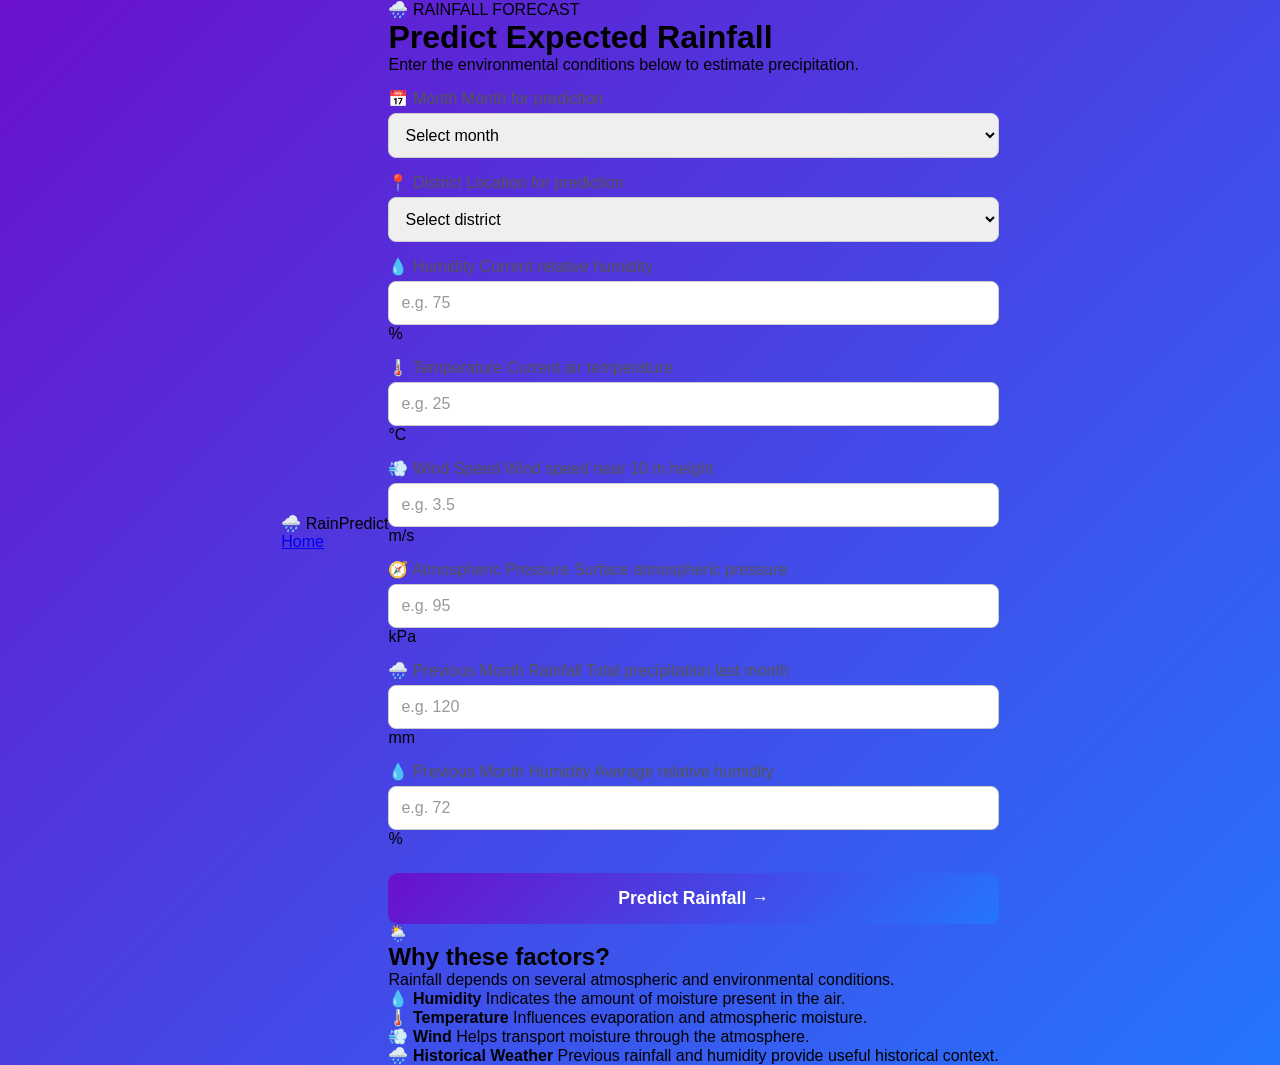
==== prediction.html @ e0e63339 "Create prediction.html" ====
<!DOCTYPE html>
<html lang="en">

<head>

    <meta charset="UTF-8">
    <meta name="viewport" content="width=device-width, initial-scale=1.0">

    <title>Rainfall Prediction | RainPredict</title>

    <link
        href="https://fonts.googleapis.com/css2?family=Inter:wght@400;500;600;700;800&family=Poppins:wght@500;600;700;800&display=swap"
        rel="stylesheet"
    >

    <link rel="stylesheet" href="style.css">

</head>


<body class="prediction-page">


    <!-- NAVBAR -->

    <nav class="navbar">

        <div class="nav-logo">
            🌧️ RainPredict
        </div>

        <div class="nav-links">

            <a href="index.html">
                Home
            </a>

        </div>

    </nav>


    <!-- PREDICTION -->

    <main class="prediction-container">


        <div class="prediction-header">

            <span>
                🌧️ RAINFALL FORECAST
            </span>

            <h1>
                Predict Expected Rainfall
            </h1>

            <p>
                Enter the environmental conditions below to
                estimate precipitation.
            </p>

        </div>


        <div class="prediction-layout">


            <!-- FORM -->

            <div class="prediction-card">

                <form id="predictionForm">


                    <!-- MONTH -->

                    <div class="input-group">

                        <label for="month">

                            📅 Month

                            <span>
                                Month for prediction
                            </span>

                        </label>

                        <select
                            id="month"
                            required
                        >

                            <option value="">
                                Select month
                            </option>

                            <option value="1">January</option>
                            <option value="2">February</option>
                            <option value="3">March</option>
                            <option value="4">April</option>
                            <option value="5">May</option>
                            <option value="6">June</option>
                            <option value="7">July</option>
                            <option value="8">August</option>
                            <option value="9">September</option>
                            <option value="10">October</option>
                            <option value="11">November</option>
                            <option value="12">December</option>

                        </select>

                    </div>


                    <!-- DISTRICT -->

                    <div class="input-group">

                        <label for="district">

                            📍 District

                            <span>
                                Location for prediction
                            </span>

                        </label>

                        <select
                            id="district"
                            required
                        >

                            <option value="">
                                Select district
                            </option>

                            <!--
                            Replace/add districts according
                            to the values used by your model.
                            -->

                            <option value="Kathmandu">
                                Kathmandu
                            </option>

                            <option value="Chitwan">
                                Chitwan
                            </option>

                            <option value="Jhapa">
                                Jhapa
                            </option>

                            <option value="Morang">
                                Morang
                            </option>

                            <option value="Sunsari">
                                Sunsari
                            </option>

                            <option value="Rupandehi">
                                Rupandehi
                            </option>

                            <option value="Kaski">
                                Kaski
                            </option>

                            <option value="Lalitpur">
                                Lalitpur
                            </option>

                            <option value="Bhaktapur">
                                Bhaktapur
                            </option>

                            <option value="Others">
                                Others
                            </option>

                        </select>

                    </div>


                    <div class="form-grid">


                        <!-- HUMIDITY -->

                        <div class="input-group">

                            <label for="rh2m">

                                💧 Humidity

                                <span>
                                    Current relative humidity
                                </span>

                            </label>

                            <div class="input-with-unit">

                                <input
                                    type="number"
                                    id="rh2m"
                                    step="any"
                                    min="0"
                                    max="100"
                                    placeholder="e.g. 75"
                                    required
                                >

                                <span>%</span>

                            </div>

                        </div>


                        <!-- TEMPERATURE -->

                        <div class="input-group">

                            <label for="t2m">

                                🌡️ Temperature

                                <span>
                                    Current air temperature
                                </span>

                            </label>

                            <div class="input-with-unit">

                                <input
                                    type="number"
                                    id="t2m"
                                    step="any"
                                    placeholder="e.g. 25"
                                    required
                                >

                                <span>°C</span>

                            </div>

                        </div>


                        <!-- WIND -->

                        <div class="input-group">

                            <label for="ws10m">

                                💨 Wind Speed

                                <span>
                                    Wind speed near 10 m height
                                </span>

                            </label>

                            <div class="input-with-unit">

                                <input
                                    type="number"
                                    id="ws10m"
                                    step="any"
                                    min="0"
                                    placeholder="e.g. 3.5"
                                    required
                                >

                                <span>m/s</span>

                            </div>

                        </div>


                        <!-- PRESSURE -->

                        <div class="input-group">

                            <label for="ps">

                                🧭 Atmospheric Pressure

                                <span>
                                    Surface atmospheric pressure
                                </span>

                            </label>

                            <div class="input-with-unit">

                                <input
                                    type="number"
                                    id="ps"
                                    step="any"
                                    min="0"
                                    placeholder="e.g. 95"
                                    required
                                >

                                <span>kPa</span>

                            </div>

                        </div>


                        <!-- LAST MONTH RAIN -->

                        <div class="input-group">

                            <label for="lastRain">

                                🌧️ Previous Month Rainfall

                                <span>
                                    Total precipitation last month
                                </span>

                            </label>

                            <div class="input-with-unit">

                                <input
                                    type="number"
                                    id="lastRain"
                                    step="any"
                                    min="0"
                                    placeholder="e.g. 120"
                                    required
                                >

                                <span>mm</span>

                            </div>

                        </div>


                        <!-- LAST MONTH HUMIDITY -->

                        <div class="input-group">

                            <label for="lastHumidity">

                                💧 Previous Month Humidity

                                <span>
                                    Average relative humidity
                                </span>

                            </label>

                            <div class="input-with-unit">

                                <input
                                    type="number"
                                    id="lastHumidity"
                                    step="any"
                                    min="0"
                                    max="100"
                                    placeholder="e.g. 72"
                                    required
                                >

                                <span>%</span>

                            </div>

                        </div>

                    </div>


                    <button
                        type="submit"
                        id="predictButton"
                        class="predict-button"
                    >

                        <span>
                            Predict Rainfall
                        </span>

                        <span>
                            →
                        </span>

                    </button>


                </form>

            </div>


            <!-- INFORMATION -->

            <div class="info-panel">

                <div class="info-icon">
                    🌦️
                </div>

                <h2>
                    Why these factors?
                </h2>

                <p>
                    Rainfall depends on several atmospheric
                    and environmental conditions.
                </p>


                <div class="info-item">

                    <strong>
                        💧 Humidity
                    </strong>

                    <span>
                        Indicates the amount of moisture
                        present in the air.
                    </span>

                </div>


                <div class="info-item">

                    <strong>
                        🌡️ Temperature
                    </strong>

                    <span>
                        Influences evaporation and
                        atmospheric moisture.
                    </span>

                </div>


                <div class="info-item">

                    <strong>
                        💨 Wind
                    </strong>

                    <span>
                        Helps transport moisture through
                        the atmosphere.
                    </span>

                </div>


                <div class="info-item">

                    <strong>
                        🌧️ Historical Weather
                    </strong>

                    <span>
                        Previous rainfall and humidity
                        provide useful historical context.
                    </span>

                </div>

            </div>

        </div>


        <!-- RESULT -->

        <div
            id="result"
            class="result-container"
        >

        </div>


    </main>


    <script src="script.js"></script>

</body>

</html>
---- style.css ----
/* Reset and basic styling */
* {
    box-sizing: border-box;
    margin: 0;
    padding: 0;
}

body {
    background-image: linear-gradient(rgba(0, 0, 0, 0.5), rgba(0, 0, 0, 0.5)), url('');
    font-family: 'Roboto', sans-serif;
    background: linear-gradient(135deg, #6a11cb 0%, #2575fc 100%);
    display: flex;
    justify-content: center;
    align-items: center;
    min-height: 100vh;
}

/* Container card */
.container {
    background: #ffffff;
    border-radius: 15px;
    padding: 40px 30px;
    width: 400px;
    max-width: 90%;
    box-shadow: 0 10px 30px rgba(0,0,0,0.2);
    transition: transform 0.3s ease, box-shadow 0.3s ease;
}

.container:hover {
    transform: translateY(-5px);
    box-shadow: 0 20px 40px rgba(0,0,0,0.3);
}

/* Header */
.container h1 {
    text-align: center;
    margin-bottom: 25px;
    color: #333;
}

/* Labels */
label {
    display: block;
    margin-top: 15px;
    font-weight: 500;
    color: #555;
}

/* Inputs and select */
input[type="text"],
input[type="number"],
input[list],
select {
    width: 100%;
    padding: 12px;
    margin-top: 5px;
    border-radius: 8px;
    border: 1px solid #ccc;
    font-size: 1em;
    transition: border 0.3s ease, box-shadow 0.3s ease;
}

input[type="text"]:focus,
input[type="number"]:focus,
input[list]:focus,
select:focus {
    border-color: #2575fc;
    box-shadow: 0 0 5px rgba(37,117,252,0.5);
    outline: none;
}

/* Button */
button {
    width: 100%;
    padding: 15px;
    margin-top: 25px;
    border: none;
    border-radius: 10px;
    background: linear-gradient(135deg, #6a11cb, #2575fc);
    color: #fff;
    font-size: 1.1em;
    font-weight: bold;
    cursor: pointer;
    transition: background 0.3s ease, transform 0.2s ease;
}

button:hover {
    background: linear-gradient(135deg, #2575fc, #6a11cb);
    transform: translateY(-2px);
}

/* Result box */
#result {
    margin-top: 20px;
    padding: 15px;
    background-color: #f0f4ff;
    border-radius: 10px;
    text-align: center;
    font-weight: 500;
    color: #2575fc;
    display: none; /* hidden until prediction */
}

/* Placeholder styling */
::placeholder {
    color: #999;
}

/* Responsive */
@media(max-width: 450px){
    .container {
        padding: 30px 20px;
    }
}
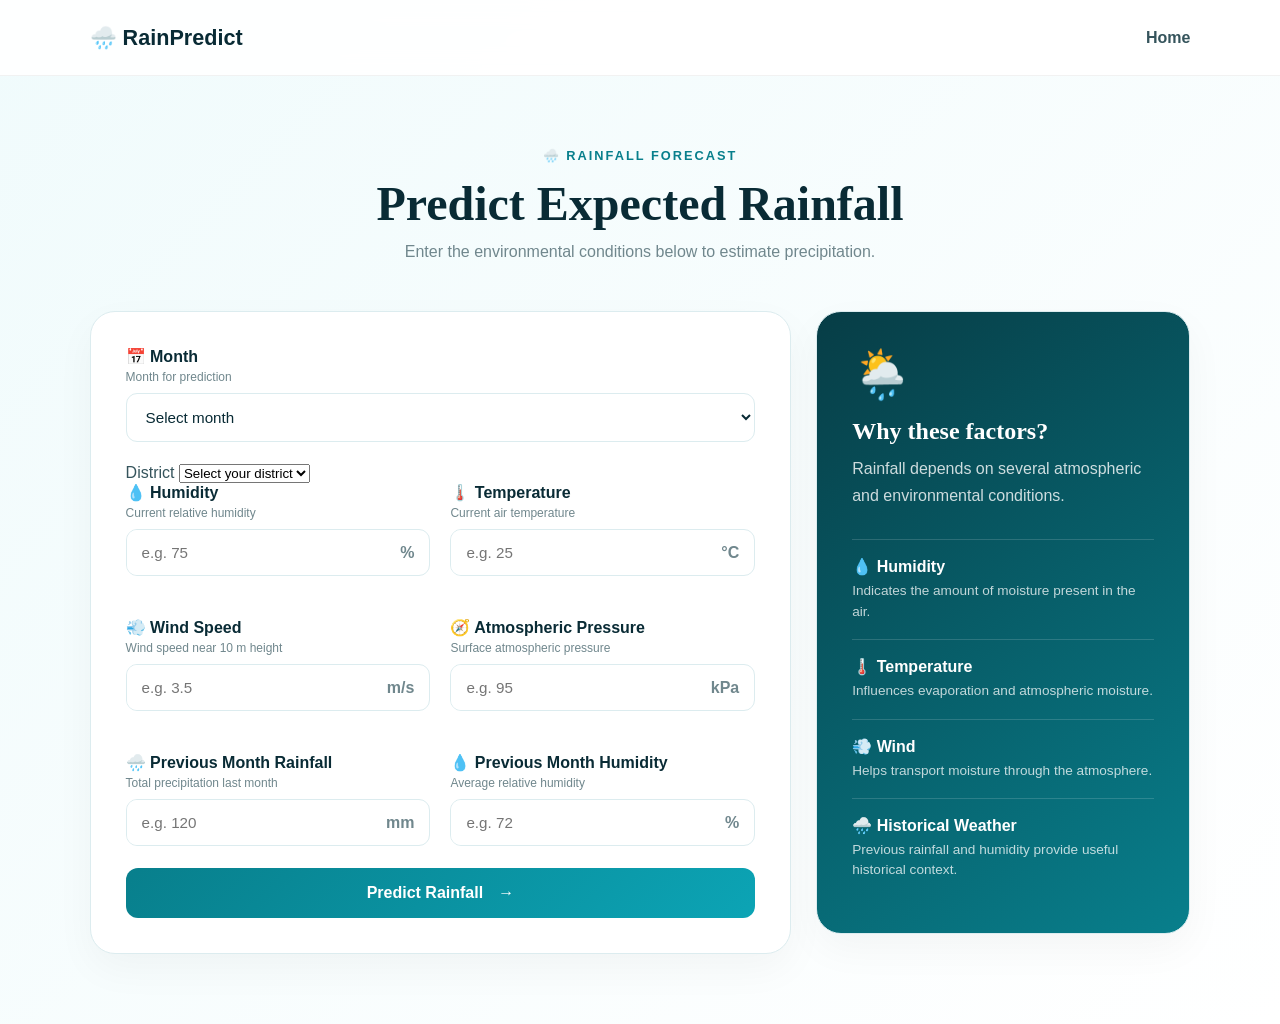
==== commit 0c270c11: "Refactor district selection dropdown in prediction.html" ====
--- a/prediction.html
+++ b/prediction.html
@@ -116,75 +116,78 @@
 
                     <!-- DISTRICT -->
 
-                    <div class="input-group">
-
-                        <label for="district">
-
-                            📍 District
-
-                            <span>
-                                Location for prediction
-                            </span>
-
-                        </label>
-
-                        <select
-                            id="district"
-                            required
-                        >
-
-                            <option value="">
-                                Select district
-                            </option>
-
-                            <!--
-                            Replace/add districts according
-                            to the values used by your model.
-                            -->
-
-                            <option value="Kathmandu">
-                                Kathmandu
-                            </option>
-
-                            <option value="Chitwan">
-                                Chitwan
-                            </option>
-
-                            <option value="Jhapa">
-                                Jhapa
-                            </option>
-
-                            <option value="Morang">
-                                Morang
-                            </option>
-
-                            <option value="Sunsari">
-                                Sunsari
-                            </option>
-
-                            <option value="Rupandehi">
-                                Rupandehi
-                            </option>
-
-                            <option value="Kaski">
-                                Kaski
-                            </option>
-
-                            <option value="Lalitpur">
-                                Lalitpur
-                            </option>
-
-                            <option value="Bhaktapur">
-                                Bhaktapur
-                            </option>
-
-                            <option value="Others">
-                                Others
-                            </option>
-
-                        </select>
-
-                    </div>
+                    <div class="form-group">
+    <label for="district">
+        District
+    </label>
+
+    <select id="district" name="district" required>
+        <option value="" disabled selected>Select your district</option>
+
+        <option value="Arghakhanchi">Arghakhanchi</option>
+        <option value="Baglung">Baglung</option>
+        <option value="Baitadi">Baitadi</option>
+        <option value="Bajang">Bajang</option>
+        <option value="Banke">Banke</option>
+        <option value="Bara">Bara</option>
+        <option value="Bardiya">Bardiya</option>
+        <option value="Bhaktapur">Bhaktapur</option>
+        <option value="Chitawan">Chitawan</option>
+        <option value="Dadeldhura">Dadeldhura</option>
+        <option value="Dailekh">Dailekh</option>
+        <option value="Dang">Dang</option>
+        <option value="Darchula">Darchula</option>
+        <option value="Dhading">Dhading</option>
+        <option value="Dhankuta">Dhankuta</option>
+        <option value="Dhanusa">Dhanusa</option>
+        <option value="Dolkha">Dolkha</option>
+        <option value="Dolpa">Dolpa</option>
+        <option value="Doti">Doti</option>
+        <option value="Gorkha">Gorkha</option>
+        <option value="Gulmi">Gulmi</option>
+        <option value="Humla">Humla</option>
+        <option value="Ilam">Ilam</option>
+        <option value="Jhapa">Jhapa</option>
+        <option value="Jumla">Jumla</option>
+        <option value="Kabhre">Kabhre</option>
+        <option value="Kailali">Kailali</option>
+        <option value="Kanchanpur">Kanchanpur</option>
+        <option value="Kaski">Kaski</option>
+        <option value="Kathmandu">Kathmandu</option>
+        <option value="Lalitpur">Lalitpur</option>
+        <option value="Lamjung">Lamjung</option>
+        <option value="Mahottari">Mahottari</option>
+        <option value="Makwanpur">Makwanpur</option>
+        <option value="Manang">Manang</option>
+        <option value="Morang">Morang</option>
+        <option value="Mugu">Mugu</option>
+        <option value="Mustang">Mustang</option>
+        <option value="Myagdi">Myagdi</option>
+        <option value="Nawalparasi">Nawalparasi</option>
+        <option value="Nuwakot">Nuwakot</option>
+        <option value="Okhaldhunga">Okhaldhunga</option>
+        <option value="Palpa">Palpa</option>
+        <option value="Panchther">Panchther</option>
+        <option value="Parbat">Parbat</option>
+        <option value="Rasuwa">Rasuwa</option>
+        <option value="Routahat">Routahat</option>
+        <option value="Rukum">Rukum</option>
+        <option value="Rupandehi">Rupandehi</option>
+        <option value="Salyan">Salyan</option>
+        <option value="Sankhuwasabha">Sankhuwasabha</option>
+        <option value="Saptari">Saptari</option>
+        <option value="Sarlahi">Sarlahi</option>
+        <option value="Sindhuli">Sindhuli</option>
+        <option value="Solukhumbu">Solukhumbu</option>
+        <option value="Sunsari">Sunsari</option>
+        <option value="Surkhet">Surkhet</option>
+        <option value="Syangja">Syangja</option>
+        <option value="Tanahun">Tanahun</option>
+        <option value="Taplejung">Taplejung</option>
+        <option value="Terhathum">Terhathum</option>
+        <option value="Udayapur">Udayapur</option>
+    </select>
+</div>
 
 
                     <div class="form-grid">
--- a/style.css
+++ b/style.css
@@ -1,114 +1,1055 @@
-/* Reset and basic styling */
 * {
     box-sizing: border-box;
     margin: 0;
     padding: 0;
 }
 
+:root {
+    --primary: #087f8c;
+    --primary-dark: #05616b;
+    --secondary: #38bdf8;
+    --dark: #092b35;
+    --text: #35545c;
+    --muted: #70878d;
+    --light: #f4fbfc;
+    --white: #ffffff;
+    --border: #dcecef;
+}
+
+html {
+    scroll-behavior: smooth;
+}
+
 body {
-    background-image: linear-gradient(rgba(0, 0, 0, 0.5), rgba(0, 0, 0, 0.5)), url('');
-    font-family: 'Roboto', sans-serif;
-    background: linear-gradient(135deg, #6a11cb 0%, #2575fc 100%);
+    font-family: "Inter", sans-serif;
+    color: var(--text);
+    background: #f8fcfd;
+    min-height: 100vh;
+}
+
+
+/* =========================
+   NAVBAR
+========================= */
+
+.navbar {
+    height: 76px;
+    padding: 0 7%;
     display: flex;
+    align-items: center;
+    justify-content: space-between;
+
+    background: rgba(255,255,255,0.92);
+
+    border-bottom: 1px solid rgba(0,0,0,0.05);
+
+    position: sticky;
+    top: 0;
+    z-index: 100;
+
+    backdrop-filter: blur(12px);
+}
+
+.nav-logo {
+    font-family: "Poppins", sans-serif;
+    font-size: 1.35rem;
+    font-weight: 800;
+    color: var(--dark);
+}
+
+.nav-links {
+    display: flex;
+    align-items: center;
+    gap: 30px;
+}
+
+.nav-links a {
+    text-decoration: none;
+    color: var(--text);
+    font-weight: 600;
+    transition: 0.3s;
+}
+
+.nav-links a:hover {
+    color: var(--primary);
+}
+
+.nav-button {
+    background: var(--primary);
+    color: white !important;
+    padding: 11px 20px;
+    border-radius: 10px;
+}
+
+
+/* =========================
+   HERO
+========================= */
+
+.hero {
+    min-height: 700px;
+    padding: 80px 8%;
+
+    display: grid;
+    grid-template-columns: 1.1fr 0.9fr;
+    gap: 70px;
+    align-items: center;
+
+    background:
+        radial-gradient(
+            circle at 80% 30%,
+            rgba(56,189,248,0.2),
+            transparent 30%
+        ),
+        linear-gradient(
+            135deg,
+            #eefbfd,
+            #ffffff
+        );
+}
+
+.hero-content {
+    max-width: 700px;
+}
+
+.badge {
+    display: inline-block;
+    padding: 8px 14px;
+    border-radius: 50px;
+
+    background: #e3f7fa;
+    color: var(--primary);
+
+    font-size: 0.82rem;
+    font-weight: 700;
+
+    margin-bottom: 22px;
+}
+
+.hero h1 {
+    font-family: "Poppins", sans-serif;
+
+    font-size: clamp(3rem, 6vw, 5.4rem);
+
+    line-height: 1.05;
+
+    color: var(--dark);
+
+    margin-bottom: 25px;
+}
+
+.hero h1 span {
+    display: block;
+    color: var(--primary);
+}
+
+.hero p {
+    font-size: 1.15rem;
+    line-height: 1.8;
+    color: var(--muted);
+
+    max-width: 600px;
+
+    margin-bottom: 35px;
+}
+
+.hero-buttons {
+    display: flex;
+    gap: 15px;
+    flex-wrap: wrap;
+}
+
+.primary-button,
+.secondary-button {
+    text-decoration: none;
+    display: inline-flex;
+    align-items: center;
+    gap: 12px;
+
+    padding: 15px 24px;
+
+    border-radius: 12px;
+
+    font-weight: 700;
+
+    transition: 0.3s;
+}
+
+.primary-button {
+    background: var(--primary);
+    color: white;
+
+    box-shadow: 0 10px 25px rgba(8,127,140,0.2);
+}
+
+.primary-button:hover {
+    background: var(--primary-dark);
+    transform: translateY(-3px);
+}
+
+.secondary-button {
+    border: 1px solid var(--border);
+    color: var(--dark);
+    background: white;
+}
+
+.secondary-button:hover {
+    transform: translateY(-3px);
+}
+
+
+/* =========================
+   HERO VISUAL
+========================= */
+
+.hero-visual {
+    height: 450px;
+
+    position: relative;
+
+    display: flex;
+    align-items: center;
     justify-content: center;
+
+    background:
+        linear-gradient(
+            145deg,
+            #c9f1f5,
+            #eafaff
+        );
+
+    border-radius: 40px;
+
+    overflow: hidden;
+
+    box-shadow:
+        0 30px 70px rgba(5,97,107,0.12);
+}
+
+.weather-card {
+    width: 320px;
+
+    padding: 30px;
+
+    background: rgba(255,255,255,0.9);
+
+    border-radius: 25px;
+
+    box-shadow:
+        0 25px 50px rgba(0,0,0,0.1);
+
+    z-index: 2;
+}
+
+.weather-icon {
+    font-size: 4rem;
+    margin-bottom: 20px;
+}
+
+.weather-label {
+    font-size: 0.75rem;
+    font-weight: 700;
+    color: var(--primary);
+    text-transform: uppercase;
+}
+
+.weather-card h3 {
+    margin: 8px 0;
+    font-family: "Poppins";
+    font-size: 1.5rem;
+    color: var(--dark);
+}
+
+.weather-card p {
+    color: var(--muted);
+    line-height: 1.6;
+}
+
+.floating-card {
+    position: absolute;
+
+    background: white;
+
+    padding: 12px 18px;
+
+    border-radius: 50px;
+
+    font-weight: 600;
+
+    box-shadow: 0 15px 35px rgba(0,0,0,0.1);
+}
+
+.card-one {
+    top: 55px;
+    left: 30px;
+}
+
+.card-two {
+    top: 100px;
+    right: 25px;
+}
+
+.card-three {
+    bottom: 55px;
+    right: 45px;
+}
+
+
+/* =========================
+   SECTIONS
+========================= */
+
+.section {
+    padding: 100px 8%;
+}
+
+.section-heading {
+    max-width: 700px;
+    margin: auto;
+    text-align: center;
+}
+
+.section-heading span {
+    color: var(--primary);
+    font-size: 0.8rem;
+    font-weight: 800;
+    letter-spacing: 2px;
+}
+
+.section-heading h2 {
+    margin: 15px 0;
+
+    font-family: "Poppins";
+
+    font-size: 2.7rem;
+
+    color: var(--dark);
+}
+
+.section-heading p {
+    line-height: 1.8;
+    color: var(--muted);
+}
+
+
+/* =========================
+   FEATURES
+========================= */
+
+.feature-grid {
+    margin-top: 60px;
+
+    display: grid;
+
+    grid-template-columns:
+        repeat(4, 1fr);
+
+    gap: 20px;
+}
+
+.feature-card {
+    background: white;
+
+    padding: 30px;
+
+    border-radius: 20px;
+
+    border: 1px solid var(--border);
+
+    transition: 0.3s;
+}
+
+.feature-card:hover {
+    transform: translateY(-7px);
+
+    box-shadow:
+        0 20px 40px rgba(0,0,0,0.07);
+}
+
+.feature-icon {
+    font-size: 2rem;
+    margin-bottom: 20px;
+}
+
+.feature-card h3 {
+    color: var(--dark);
+    margin-bottom: 12px;
+}
+
+.feature-card p {
+    line-height: 1.7;
+    color: var(--muted);
+}
+
+
+/* =========================
+   AWARENESS
+========================= */
+
+.awareness-section {
+    padding: 100px 8%;
+
+    background:
+        linear-gradient(
+            135deg,
+            #063c45,
+            #087f8c
+        );
+
+    color: white;
+}
+
+.awareness-content {
+    max-width: 850px;
+    margin: auto;
+    text-align: center;
+}
+
+.awareness-content > span {
+    font-size: 0.8rem;
+    font-weight: 800;
+    letter-spacing: 2px;
+}
+
+.awareness-content h2 {
+    font-family: "Poppins";
+
+    font-size: 2.7rem;
+
+    margin: 20px 0;
+}
+
+.awareness-content p {
+    line-height: 1.8;
+    opacity: 0.85;
+    margin-bottom: 30px;
+}
+
+.awareness-content .primary-button {
+    background: white;
+    color: var(--primary);
+}
+
+
+/* =========================
+   FOOTER
+========================= */
+
+footer {
+    padding: 35px 8%;
+
+    display: flex;
+    justify-content: space-between;
+    gap: 20px;
+
+    background: #062d34;
+
+    color: white;
+}
+
+footer p {
+    opacity: 0.7;
+}
+
+
+/* =========================
+   PREDICTION PAGE
+========================= */
+
+.prediction-page {
+    background:
+        linear-gradient(
+            135deg,
+            #f0fbfc,
+            #ffffff
+        );
+}
+
+.prediction-container {
+    padding: 70px 7%;
+    max-width: 1400px;
+    margin: auto;
+}
+
+.prediction-header {
+    text-align: center;
+    max-width: 700px;
+    margin: 0 auto 50px;
+}
+
+.prediction-header span {
+    color: var(--primary);
+    font-size: 0.8rem;
+    font-weight: 800;
+    letter-spacing: 2px;
+}
+
+.prediction-header h1 {
+    font-family: "Poppins";
+    font-size: 3rem;
+    color: var(--dark);
+    margin: 12px 0;
+}
+
+.prediction-header p {
+    color: var(--muted);
+}
+
+
+/* =========================
+   PREDICTION LAYOUT
+========================= */
+
+.prediction-layout {
+    display: grid;
+
+    grid-template-columns:
+        1.5fr 0.8fr;
+
+    gap: 25px;
+
+    align-items: start;
+}
+
+.prediction-card,
+.info-panel {
+    background: white;
+
+    border: 1px solid var(--border);
+
+    border-radius: 25px;
+
+    padding: 35px;
+
+    box-shadow:
+        0 15px 40px rgba(0,0,0,0.04);
+}
+
+
+/* =========================
+   INPUTS
+========================= */
+
+.form-grid {
+    display: grid;
+
+    grid-template-columns:
+        repeat(2, 1fr);
+
+    gap: 20px;
+}
+
+.input-group {
+    margin-bottom: 22px;
+}
+
+.input-group label {
+    display: block;
+
+    color: var(--dark);
+
+    font-weight: 700;
+
+    margin-bottom: 9px;
+}
+
+.input-group label span {
+    display: block;
+
+    margin-top: 4px;
+
+    color: var(--muted);
+
+    font-size: 0.75rem;
+
+    font-weight: 400;
+}
+
+.input-group select,
+.input-group input {
+    width: 100%;
+
+    padding: 14px 15px;
+
+    border: 1px solid var(--border);
+
+    border-radius: 11px;
+
+    font-size: 0.95rem;
+
+    color: var(--dark);
+
+    background: white;
+
+    outline: none;
+
+    transition: 0.25s;
+}
+
+.input-group select:focus,
+.input-group input:focus {
+    border-color: var(--primary);
+
+    box-shadow:
+        0 0 0 4px rgba(8,127,140,0.08);
+}
+
+.input-with-unit {
+    display: flex;
+
     align-items: center;
-    min-height: 100vh;
-}
-
-/* Container card */
-.container {
-    background: #ffffff;
-    border-radius: 15px;
-    padding: 40px 30px;
-    width: 400px;
-    max-width: 90%;
-    box-shadow: 0 10px 30px rgba(0,0,0,0.2);
-    transition: transform 0.3s ease, box-shadow 0.3s ease;
-}
-
-.container:hover {
-    transform: translateY(-5px);
-    box-shadow: 0 20px 40px rgba(0,0,0,0.3);
-}
-
-/* Header */
-.container h1 {
+
+    border: 1px solid var(--border);
+
+    border-radius: 11px;
+
+    overflow: hidden;
+}
+
+.input-with-unit input {
+    border: none;
+    border-radius: 0;
+}
+
+.input-with-unit input:focus {
+    box-shadow: none;
+}
+
+.input-with-unit span {
+    padding: 0 15px;
+
+    color: var(--muted);
+
+    font-weight: 700;
+}
+
+
+/* =========================
+   BUTTON
+========================= */
+
+.predict-button {
+    width: 100%;
+
+    border: none;
+
+    border-radius: 12px;
+
+    padding: 16px;
+
+    background:
+        linear-gradient(
+            135deg,
+            var(--primary),
+            #0ca4b5
+        );
+
+    color: white;
+
+    font-size: 1rem;
+
+    font-weight: 800;
+
+    cursor: pointer;
+
+    display: flex;
+
+    justify-content: center;
+
+    align-items: center;
+
+    gap: 15px;
+
+    transition: 0.3s;
+}
+
+.predict-button:hover {
+    transform: translateY(-2px);
+
+    box-shadow:
+        0 15px 30px rgba(8,127,140,0.2);
+}
+
+.predict-button:disabled {
+    opacity: 0.7;
+    cursor: not-allowed;
+}
+
+
+/* =========================
+   INFO PANEL
+========================= */
+
+.info-panel {
+    background:
+        linear-gradient(
+            145deg,
+            #073d46,
+            #087f8c
+        );
+
+    color: white;
+
+    position: sticky;
+
+    top: 100px;
+}
+
+.info-icon {
+    font-size: 3rem;
+    margin-bottom: 15px;
+}
+
+.info-panel h2 {
+    font-family: "Poppins";
+    margin-bottom: 10px;
+}
+
+.info-panel > p {
+    line-height: 1.7;
+    opacity: 0.8;
+    margin-bottom: 30px;
+}
+
+.info-item {
+    padding: 17px 0;
+
+    border-top: 1px solid rgba(255,255,255,0.15);
+}
+
+.info-item strong {
+    display: block;
+    margin-bottom: 5px;
+}
+
+.info-item span {
+    font-size: 0.85rem;
+    line-height: 1.5;
+    opacity: 0.75;
+}
+
+
+/* =========================
+   RESULT
+========================= */
+
+.result-container {
+    display: none;
+
+    margin-top: 35px;
+}
+
+.result-card {
+    display: grid;
+
+    grid-template-columns: 0.8fr 1.2fr;
+
+    min-height: 320px;
+
+    overflow: hidden;
+
+    border-radius: 25px;
+
+    background: white;
+
+    box-shadow:
+        0 20px 50px rgba(0,0,0,0.08);
+}
+
+.result-image {
+    min-height: 300px;
+    background: #eaf7f8;
+}
+
+.result-image img {
+    width: 100%;
+    height: 100%;
+
+    object-fit: cover;
+
+    display: block;
+}
+
+.result-content {
+    padding: 45px;
+
+    display: flex;
+    flex-direction: column;
+    justify-content: center;
+}
+
+.result-label {
+    color: var(--muted);
+
+    font-size: 0.75rem;
+
+    font-weight: 800;
+
+    letter-spacing: 2px;
+}
+
+.precipitation-value {
+    font-family: "Poppins";
+
+    font-size: 4rem;
+
+    font-weight: 800;
+
+    color: var(--dark);
+
+    margin: 8px 0;
+}
+
+.precipitation-value small {
+    font-size: 1.5rem;
+    color: var(--primary);
+}
+
+.rainfall-category {
+    display: inline-block;
+
+    width: fit-content;
+
+    padding: 8px 15px;
+
+    border-radius: 50px;
+
+    background: #e5f7f8;
+
+    color: var(--primary);
+
+    font-weight: 800;
+
+    margin-bottom: 18px;
+}
+
+.awareness-message {
+    line-height: 1.7;
+
+    color: var(--text);
+
+    max-width: 650px;
+}
+
+
+/* =========================
+   RESULT CATEGORY COLORS
+========================= */
+
+.no-rain {
+    border-left: 7px solid #94a3b8;
+}
+
+.very-low-rain {
+    border-left: 7px solid #38bdf8;
+}
+
+.low-rain {
+    border-left: 7px solid #22c55e;
+}
+
+.moderate-rain {
+    border-left: 7px solid #0ea5e9;
+}
+
+.high-rain {
+    border-left: 7px solid #6366f1;
+}
+
+.very-high-rain {
+    border-left: 7px solid #7c3aed;
+}
+
+
+/* =========================
+   LOADING
+========================= */
+
+.loading-result {
+    background: white;
+
+    padding: 45px;
+
     text-align: center;
-    margin-bottom: 25px;
-    color: #333;
-}
-
-/* Labels */
-label {
-    display: block;
-    margin-top: 15px;
-    font-weight: 500;
-    color: #555;
-}
-
-/* Inputs and select */
-input[type="text"],
-input[type="number"],
-input[list],
-select {
-    width: 100%;
-    padding: 12px;
-    margin-top: 5px;
-    border-radius: 8px;
-    border: 1px solid #ccc;
-    font-size: 1em;
-    transition: border 0.3s ease, box-shadow 0.3s ease;
-}
-
-input[type="text"]:focus,
-input[type="number"]:focus,
-input[list]:focus,
-select:focus {
-    border-color: #2575fc;
-    box-shadow: 0 0 5px rgba(37,117,252,0.5);
-    outline: none;
-}
-
-/* Button */
-button {
-    width: 100%;
-    padding: 15px;
-    margin-top: 25px;
-    border: none;
-    border-radius: 10px;
-    background: linear-gradient(135deg, #6a11cb, #2575fc);
-    color: #fff;
-    font-size: 1.1em;
-    font-weight: bold;
-    cursor: pointer;
-    transition: background 0.3s ease, transform 0.2s ease;
-}
-
-button:hover {
-    background: linear-gradient(135deg, #2575fc, #6a11cb);
-    transform: translateY(-2px);
-}
-
-/* Result box */
-#result {
-    margin-top: 20px;
-    padding: 15px;
-    background-color: #f0f4ff;
-    border-radius: 10px;
+
+    border-radius: 20px;
+
+    border: 1px solid var(--border);
+}
+
+.loading-result h3 {
+    margin: 15px 0 8px;
+    color: var(--dark);
+}
+
+.loading-result p {
+    color: var(--muted);
+}
+
+.big-loader {
+    width: 45px;
+    height: 45px;
+
+    margin: auto;
+
+    border: 4px solid #dcecef;
+
+    border-top-color: var(--primary);
+
+    border-radius: 50%;
+
+    animation: spin 0.8s linear infinite;
+}
+
+.loading-spinner {
+    width: 18px;
+    height: 18px;
+
+    border: 3px solid rgba(255,255,255,0.4);
+
+    border-top-color: white;
+
+    border-radius: 50%;
+
+    animation: spin 0.7s linear infinite;
+}
+
+@keyframes spin {
+
+    to {
+        transform: rotate(360deg);
+    }
+
+}
+
+
+/* =========================
+   ERROR
+========================= */
+
+.error-result {
+    background: #fff5f5;
+
+    border: 1px solid #fecaca;
+
+    color: #991b1b;
+
+    padding: 35px;
+
+    border-radius: 20px;
+
     text-align: center;
-    font-weight: 500;
-    color: #2575fc;
-    display: none; /* hidden until prediction */
-}
-
-/* Placeholder styling */
-::placeholder {
-    color: #999;
-}
-
-/* Responsive */
-@media(max-width: 450px){
-    .container {
-        padding: 30px 20px;
-    }
-}
+}
+
+.error-result > div {
+    font-size: 2.5rem;
+}
+
+.error-result h3 {
+    margin: 10px;
+}
+
+.error-result p {
+    margin-bottom: 8px;
+}
+
+
+/* =========================
+   RESPONSIVE
+========================= */
+
+@media(max-width: 1000px) {
+
+    .hero {
+        grid-template-columns: 1fr;
+    }
+
+    .feature-grid {
+        grid-template-columns:
+            repeat(2, 1fr);
+    }
+
+    .prediction-layout {
+        grid-template-columns: 1fr;
+    }
+
+    .info-panel {
+        position: static;
+    }
+
+}
+
+
+@media(max-width: 700px) {
+
+    .navbar {
+        padding: 0 5%;
+    }
+
+    .nav-links a:not(.nav-button) {
+        display: none;
+    }
+
+    .hero {
+        padding: 60px 5%;
+    }
+
+    .hero h1 {
+        font-size: 3rem;
+    }
+
+    .hero-visual {
+        height: 350px;
+    }
+
+    .section {
+        padding: 70px 5%;
+    }
+
+    .section-heading h2,
+    .awareness-content h2 {
+        font-size: 2rem;
+    }
+
+    .feature-grid {
+        grid-template-columns: 1fr;
+    }
+
+    .prediction-container {
+        padding: 50px 5%;
+    }
+
+    .prediction-header h1 {
+        font-size: 2.2rem;
+    }
+
+    .prediction-card,
+    .info-panel {
+        padding: 25px;
+    }
+
+    .form-grid {
+        grid-template-columns: 1fr;
+    }
+
+    .result-card {
+        grid-template-columns: 1fr;
+    }
+
+    .result-image {
+        height: 250px;
+    }
+
+    .result-content {
+        padding: 30px;
+    }
+
+    .precipitation-value {
+        font-size: 3rem;
+    }
+
+    footer {
+        flex-direction: column;
+    }
+
+}
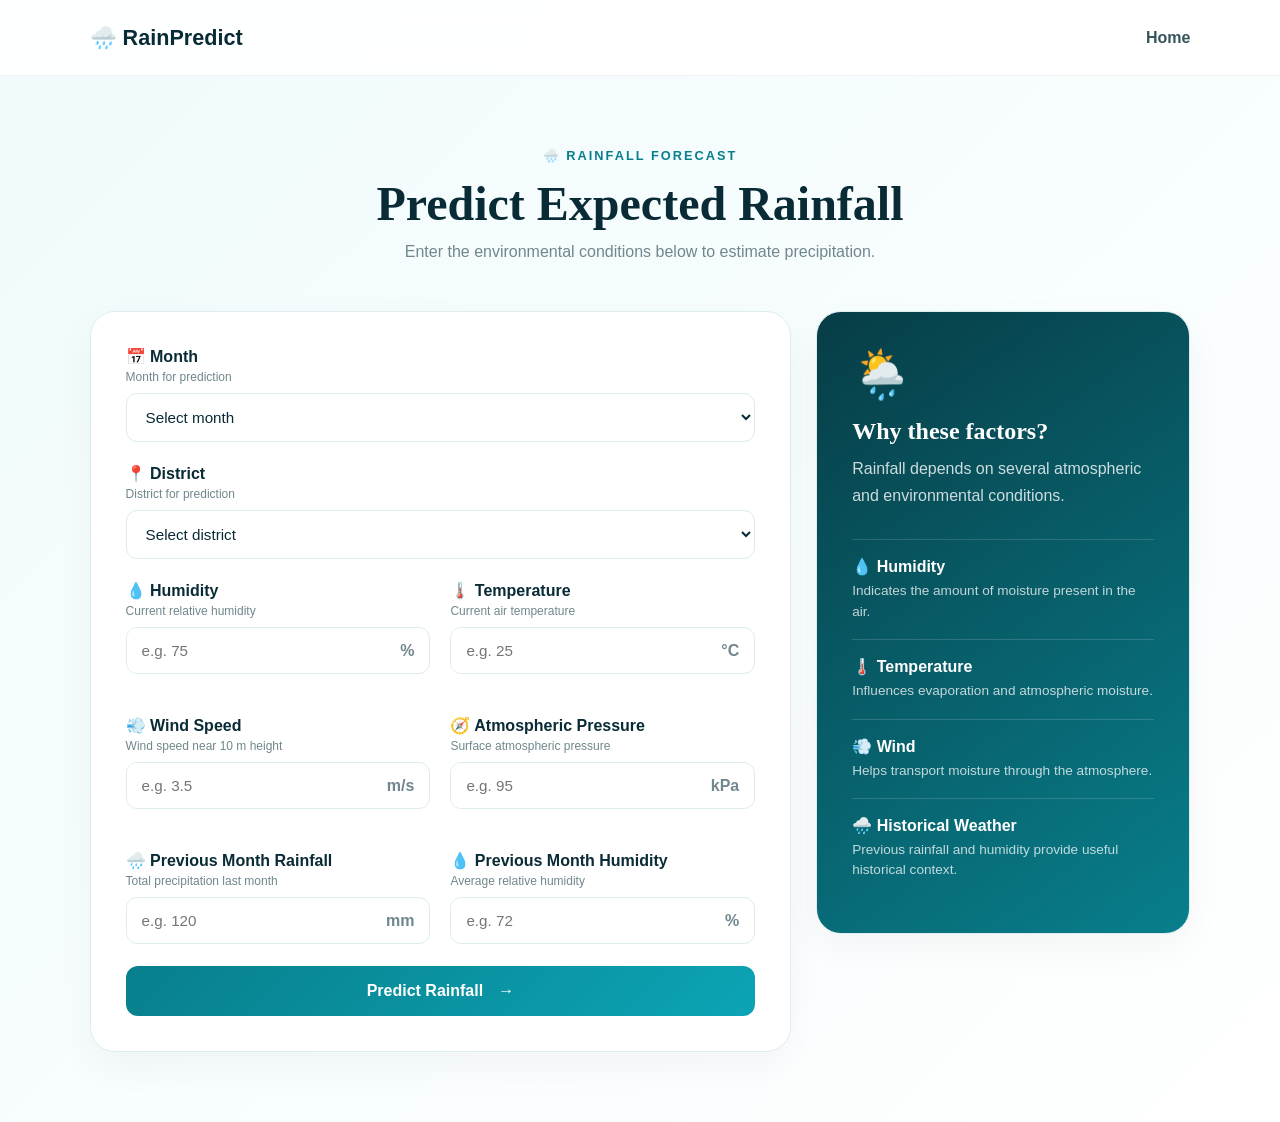
==== commit 88473b68: "Refactor district selection layout in prediction.html Updated the district selection section with a " ====
--- a/prediction.html
+++ b/prediction.html
@@ -116,78 +116,93 @@
 
                     <!-- DISTRICT -->
 
-                    <div class="form-group">
-    <label for="district">
-        District
-    </label>
-
-    <select id="district" name="district" required>
-        <option value="" disabled selected>Select your district</option>
-
-        <option value="Arghakhanchi">Arghakhanchi</option>
-        <option value="Baglung">Baglung</option>
-        <option value="Baitadi">Baitadi</option>
-        <option value="Bajang">Bajang</option>
-        <option value="Banke">Banke</option>
-        <option value="Bara">Bara</option>
-        <option value="Bardiya">Bardiya</option>
-        <option value="Bhaktapur">Bhaktapur</option>
-        <option value="Chitawan">Chitawan</option>
-        <option value="Dadeldhura">Dadeldhura</option>
-        <option value="Dailekh">Dailekh</option>
-        <option value="Dang">Dang</option>
-        <option value="Darchula">Darchula</option>
-        <option value="Dhading">Dhading</option>
-        <option value="Dhankuta">Dhankuta</option>
-        <option value="Dhanusa">Dhanusa</option>
-        <option value="Dolkha">Dolkha</option>
-        <option value="Dolpa">Dolpa</option>
-        <option value="Doti">Doti</option>
-        <option value="Gorkha">Gorkha</option>
-        <option value="Gulmi">Gulmi</option>
-        <option value="Humla">Humla</option>
-        <option value="Ilam">Ilam</option>
-        <option value="Jhapa">Jhapa</option>
-        <option value="Jumla">Jumla</option>
-        <option value="Kabhre">Kabhre</option>
-        <option value="Kailali">Kailali</option>
-        <option value="Kanchanpur">Kanchanpur</option>
-        <option value="Kaski">Kaski</option>
-        <option value="Kathmandu">Kathmandu</option>
-        <option value="Lalitpur">Lalitpur</option>
-        <option value="Lamjung">Lamjung</option>
-        <option value="Mahottari">Mahottari</option>
-        <option value="Makwanpur">Makwanpur</option>
-        <option value="Manang">Manang</option>
-        <option value="Morang">Morang</option>
-        <option value="Mugu">Mugu</option>
-        <option value="Mustang">Mustang</option>
-        <option value="Myagdi">Myagdi</option>
-        <option value="Nawalparasi">Nawalparasi</option>
-        <option value="Nuwakot">Nuwakot</option>
-        <option value="Okhaldhunga">Okhaldhunga</option>
-        <option value="Palpa">Palpa</option>
-        <option value="Panchther">Panchther</option>
-        <option value="Parbat">Parbat</option>
-        <option value="Rasuwa">Rasuwa</option>
-        <option value="Routahat">Routahat</option>
-        <option value="Rukum">Rukum</option>
-        <option value="Rupandehi">Rupandehi</option>
-        <option value="Salyan">Salyan</option>
-        <option value="Sankhuwasabha">Sankhuwasabha</option>
-        <option value="Saptari">Saptari</option>
-        <option value="Sarlahi">Sarlahi</option>
-        <option value="Sindhuli">Sindhuli</option>
-        <option value="Solukhumbu">Solukhumbu</option>
-        <option value="Sunsari">Sunsari</option>
-        <option value="Surkhet">Surkhet</option>
-        <option value="Syangja">Syangja</option>
-        <option value="Tanahun">Tanahun</option>
-        <option value="Taplejung">Taplejung</option>
-        <option value="Terhathum">Terhathum</option>
-        <option value="Udayapur">Udayapur</option>
-    </select>
-</div>
+                    <div class="input-group">
+
+                        <label for="district">
+
+                            📍 District
+
+                            <span>
+                                District for prediction
+                            </span>
+
+                        </label>
+
+                        <select
+                            id="district"
+                            required
+                        >
+
+                            <option value="">
+                                Select district
+                            </option>
+
+                            <option value="Arghakhanchi">Arghakhanchi</option>
+                            <option value="Baglung">Baglung</option>
+                            <option value="Baitadi">Baitadi</option>
+                            <option value="Bajang">Bajang</option>
+                            <option value="Banke">Banke</option>
+                            <option value="Bara">Bara</option>
+                            <option value="Bardiya">Bardiya</option>
+                            <option value="Bhaktapur">Bhaktapur</option>
+                            <option value="Chitawan">Chitawan</option>
+                            <option value="Dadeldhura">Dadeldhura</option>
+                            <option value="Dailekh">Dailekh</option>
+                            <option value="Dang">Dang</option>
+                            <option value="Darchula">Darchula</option>
+                            <option value="Dhading">Dhading</option>
+                            <option value="Dhankuta">Dhankuta</option>
+                            <option value="Dhanusa">Dhanusa</option>
+                            <option value="Dolkha">Dolkha</option>
+                            <option value="Dolpa">Dolpa</option>
+                            <option value="Doti">Doti</option>
+                            <option value="Gorkha">Gorkha</option>
+                            <option value="Gulmi">Gulmi</option>
+                            <option value="Humla">Humla</option>
+                            <option value="Ilam">Ilam</option>
+                            <option value="Jhapa">Jhapa</option>
+                            <option value="Jumla">Jumla</option>
+                            <option value="Kabhre">Kabhre</option>
+                            <option value="Kailali">Kailali</option>
+                            <option value="Kanchanpur">Kanchanpur</option>
+                            <option value="Kaski">Kaski</option>
+                            <option value="Kathmandu">Kathmandu</option>
+                            <option value="Lalitpur">Lalitpur</option>
+                            <option value="Lamjung">Lamjung</option>
+                            <option value="Mahottari">Mahottari</option>
+                            <option value="Makwanpur">Makwanpur</option>
+                            <option value="Manang">Manang</option>
+                            <option value="Morang">Morang</option>
+                            <option value="Mugu">Mugu</option>
+                            <option value="Mustang">Mustang</option>
+                            <option value="Myagdi">Myagdi</option>
+                            <option value="Nawalparasi">Nawalparasi</option>
+                            <option value="Nuwakot">Nuwakot</option>
+                            <option value="Okhaldhunga">Okhaldhunga</option>
+                            <option value="Palpa">Palpa</option>
+                            <option value="Panchther">Panchther</option>
+                            <option value="Parbat">Parbat</option>
+                            <option value="Rasuwa">Rasuwa</option>
+                            <option value="Routahat">Routahat</option>
+                            <option value="Rukum">Rukum</option>
+                            <option value="Rupandehi">Rupandehi</option>
+                            <option value="Salyan">Salyan</option>
+                            <option value="Sankhuwasabha">Sankhuwasabha</option>
+                            <option value="Saptari">Saptari</option>
+                            <option value="Sarlahi">Sarlahi</option>
+                            <option value="Sindhuli">Sindhuli</option>
+                            <option value="Solukhumbu">Solukhumbu</option>
+                            <option value="Sunsari">Sunsari</option>
+                            <option value="Surkhet">Surkhet</option>
+                            <option value="Syangja">Syangja</option>
+                            <option value="Tanahun">Tanahun</option>
+                            <option value="Taplejung">Taplejung</option>
+                            <option value="Terhathum">Terhathum</option>
+                            <option value="Udayapur">Udayapur</option>
+
+                        </select>
+
+                    </div>
 
 
                     <div class="form-grid">
